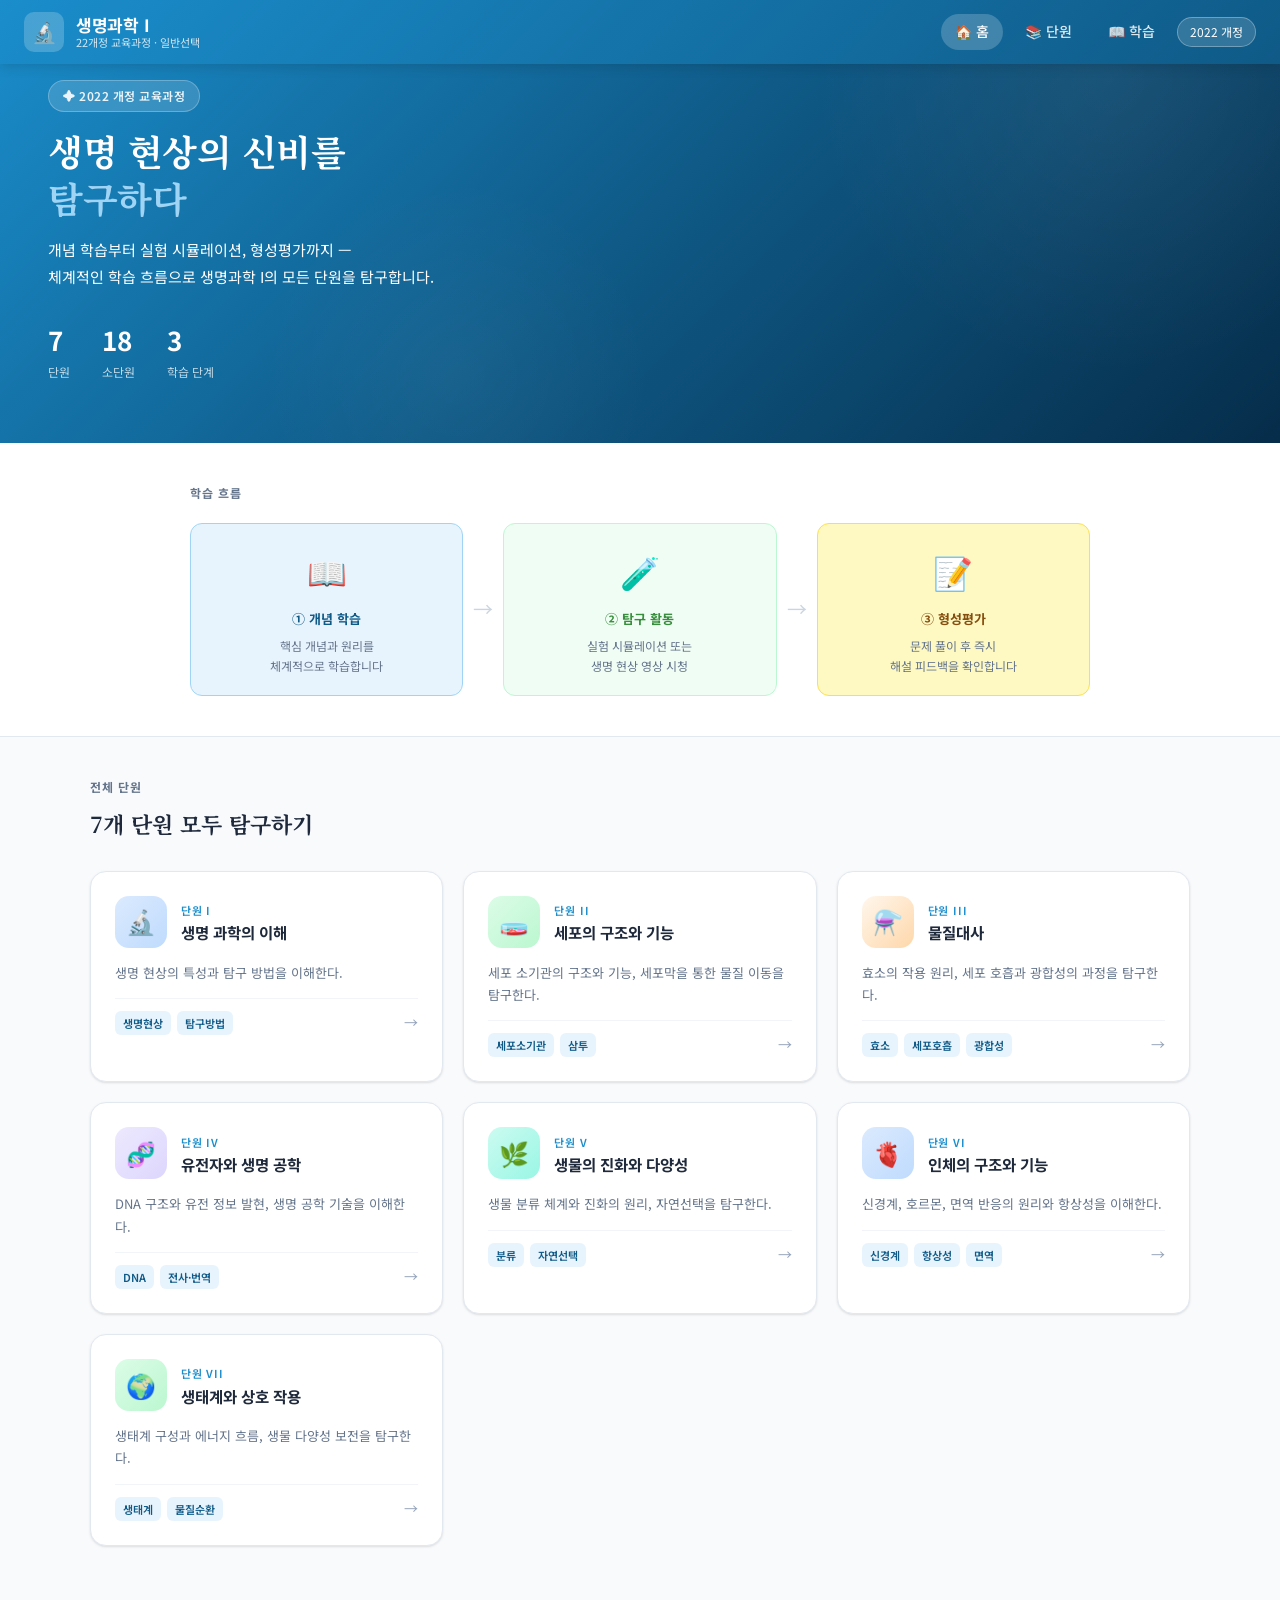
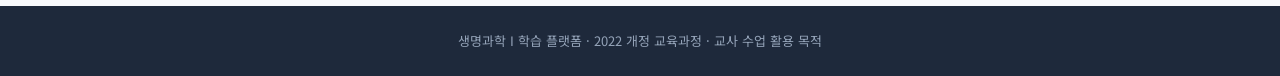
==== index.html @ 327ef95c "feat: 생명과학 I 학습 웹사이트 전체 틀 구축 - 22개정 교육과정 생명과학 I (일반선택) 기반 - 하늘색/흰색 계열 생명과학 테마 디자인 시스템 (CSS 변수) - Not" ====
<!DOCTYPE html>
<html lang="ko">
<head>
  <meta charset="UTF-8" />
  <meta name="viewport" content="width=device-width, initial-scale=1.0" />
  <title>생명과학 I – 22개정 학습 플랫폼</title>
  <link rel="stylesheet" href="assets/css/style.css" />
  <link rel="icon" href="favicon.png" type="image/png" />
</head>
<body>

<!-- ====== 헤더 ====== -->
<header class="site-header">
  <div class="header-inner">
    <a href="index.html" class="header-logo">
      <div class="logo-icon">🔬</div>
      <div class="logo-text">
        <span class="logo-title">생명과학 I</span>
        <span class="logo-sub">22개정 교육과정 · 일반선택</span>
      </div>
    </a>

    <nav class="header-nav">
      <a href="index.html" class="active">🏠 홈</a>
      <a href="pages/units.html">📚 단원</a>
      <a href="pages/lesson.html?lesson=1-1&tab=concept">📖 학습</a>
      <span class="header-badge">2022 개정</span>
    </nav>

    <!-- 모바일 햄버거 -->
    <button id="menu-toggle" class="btn btn-ghost" style="display:none;">☰</button>
  </div>
</header>

<!-- ====== 메인 ====== -->
<main>

  <!-- 히어로 섹션 -->
  <section class="hero-section">
    <div class="hero-content">
      <span class="hero-badge">✦ 2022 개정 교육과정</span>
      <h1 class="hero-title fade-in-up">
        생명 현상의 신비를<br>
        <span>탐구하다</span>
      </h1>
      <p class="hero-desc fade-in-up delay-1">
        개념 학습부터 실험 시뮬레이션, 형성평가까지 —<br>
        체계적인 학습 흐름으로 생명과학 I의 모든 단원을 탐구합니다.
      </p>
      <div class="hero-stats fade-in-up delay-2">
        <div class="hero-stat">
          <span class="stat-num">7</span>
          <span class="stat-label">단원</span>
        </div>
        <div class="hero-stat">
          <span class="stat-num">18</span>
          <span class="stat-label">소단원</span>
        </div>
        <div class="hero-stat">
          <span class="stat-num">3</span>
          <span class="stat-label">학습 단계</span>
        </div>
      </div>
    </div>
  </section>

  <!-- 학습 흐름 안내 -->
  <section style="background:#fff; padding:40px 48px; border-bottom:1px solid var(--gray-200);">
    <div style="max-width:900px; margin:0 auto;">
      <p class="text-gray" style="font-size:12px; font-weight:700; letter-spacing:1px; text-transform:uppercase; margin-bottom:20px;">학습 흐름</p>
      <div style="display:flex; align-items:center; gap:0; flex-wrap:wrap;">

        <div class="flow-step fade-in-up delay-1" style="flex:1; min-width:180px; text-align:center; padding:20px 16px; background:var(--primary-50); border-radius:var(--border-radius); border:1.5px solid var(--primary-200);">
          <div style="font-size:32px; margin-bottom:10px;">📖</div>
          <div style="font-size:13px; font-weight:700; color:var(--primary-700); margin-bottom:6px;">① 개념 학습</div>
          <div style="font-size:12px; color:var(--gray-500); line-height:1.6;">핵심 개념과 원리를<br>체계적으로 학습합니다</div>
        </div>

        <div style="font-size:20px; color:var(--gray-300); padding:0 10px; flex-shrink:0;">→</div>

        <div class="flow-step fade-in-up delay-2" style="flex:1; min-width:180px; text-align:center; padding:20px 16px; background:#f0fdf4; border-radius:var(--border-radius); border:1.5px solid #bbf7d0;">
          <div style="font-size:32px; margin-bottom:10px;">🧪</div>
          <div style="font-size:13px; font-weight:700; color:var(--green-700); margin-bottom:6px;">② 탐구 활동</div>
          <div style="font-size:12px; color:var(--gray-500); line-height:1.6;">실험 시뮬레이션 또는<br>생명 현상 영상 시청</div>
        </div>

        <div style="font-size:20px; color:var(--gray-300); padding:0 10px; flex-shrink:0;">→</div>

        <div class="flow-step fade-in-up delay-3" style="flex:1; min-width:180px; text-align:center; padding:20px 16px; background:#fef9c3; border-radius:var(--border-radius); border:1.5px solid #fde047;">
          <div style="font-size:32px; margin-bottom:10px;">📝</div>
          <div style="font-size:13px; font-weight:700; color:#854d0e; margin-bottom:6px;">③ 형성평가</div>
          <div style="font-size:12px; color:var(--gray-500); line-height:1.6;">문제 풀이 후 즉시<br>해설 피드백을 확인합니다</div>
        </div>

      </div>
    </div>
  </section>

  <!-- 단원 카드 그리드 -->
  <section style="padding:40px 48px 60px;">
    <div style="max-width:1100px; margin:0 auto;">
      <p class="text-gray" style="font-size:12px; font-weight:700; letter-spacing:1px; text-transform:uppercase; margin-bottom:8px;">전체 단원</p>
      <h2 style="font-family:var(--font-serif); font-size:22px; font-weight:700; color:var(--gray-800); margin-bottom:28px;">
        7개 단원 모두 탐구하기
      </h2>

      <div class="units-grid" style="padding:0;">

        <!-- 단원 I -->
        <a href="pages/lesson.html?lesson=1-1&tab=concept" class="unit-card fade-in-up delay-1">
          <div class="unit-card-header">
            <div class="unit-card-icon blue">🔬</div>
            <div class="unit-card-meta">
              <div class="unit-card-num">단원 I</div>
              <div class="unit-card-title">생명 과학의 이해</div>
            </div>
          </div>
          <p class="unit-card-desc">생명 현상의 특성과 탐구 방법을 이해한다.</p>
          <div class="unit-card-footer">
            <div class="unit-card-tags">
              <span class="tag">생명현상</span>
              <span class="tag">탐구방법</span>
            </div>
            <span class="unit-card-arrow">→</span>
          </div>
        </a>

        <!-- 단원 II -->
        <a href="pages/lesson.html?lesson=2-1&tab=concept" class="unit-card fade-in-up delay-2">
          <div class="unit-card-header">
            <div class="unit-card-icon green">🧫</div>
            <div class="unit-card-meta">
              <div class="unit-card-num">단원 II</div>
              <div class="unit-card-title">세포의 구조와 기능</div>
            </div>
          </div>
          <p class="unit-card-desc">세포 소기관의 구조와 기능, 세포막을 통한 물질 이동을 탐구한다.</p>
          <div class="unit-card-footer">
            <div class="unit-card-tags">
              <span class="tag">세포소기관</span>
              <span class="tag">삼투</span>
            </div>
            <span class="unit-card-arrow">→</span>
          </div>
        </a>

        <!-- 단원 III -->
        <a href="pages/lesson.html?lesson=3-1&tab=concept" class="unit-card fade-in-up delay-3">
          <div class="unit-card-header">
            <div class="unit-card-icon orange">⚗️</div>
            <div class="unit-card-meta">
              <div class="unit-card-num">단원 III</div>
              <div class="unit-card-title">물질대사</div>
            </div>
          </div>
          <p class="unit-card-desc">효소의 작용 원리, 세포 호흡과 광합성의 과정을 탐구한다.</p>
          <div class="unit-card-footer">
            <div class="unit-card-tags">
              <span class="tag">효소</span>
              <span class="tag">세포호흡</span>
              <span class="tag">광합성</span>
            </div>
            <span class="unit-card-arrow">→</span>
          </div>
        </a>

        <!-- 단원 IV -->
        <a href="pages/lesson.html?lesson=4-1&tab=concept" class="unit-card fade-in-up delay-1">
          <div class="unit-card-header">
            <div class="unit-card-icon purple">🧬</div>
            <div class="unit-card-meta">
              <div class="unit-card-num">단원 IV</div>
              <div class="unit-card-title">유전자와 생명 공학</div>
            </div>
          </div>
          <p class="unit-card-desc">DNA 구조와 유전 정보 발현, 생명 공학 기술을 이해한다.</p>
          <div class="unit-card-footer">
            <div class="unit-card-tags">
              <span class="tag">DNA</span>
              <span class="tag">전사·번역</span>
            </div>
            <span class="unit-card-arrow">→</span>
          </div>
        </a>

        <!-- 단원 V -->
        <a href="pages/lesson.html?lesson=5-1&tab=concept" class="unit-card fade-in-up delay-2">
          <div class="unit-card-header">
            <div class="unit-card-icon teal">🌿</div>
            <div class="unit-card-meta">
              <div class="unit-card-num">단원 V</div>
              <div class="unit-card-title">생물의 진화와 다양성</div>
            </div>
          </div>
          <p class="unit-card-desc">생물 분류 체계와 진화의 원리, 자연선택을 탐구한다.</p>
          <div class="unit-card-footer">
            <div class="unit-card-tags">
              <span class="tag">분류</span>
              <span class="tag">자연선택</span>
            </div>
            <span class="unit-card-arrow">→</span>
          </div>
        </a>

        <!-- 단원 VI -->
        <a href="pages/lesson.html?lesson=6-1&tab=concept" class="unit-card fade-in-up delay-3">
          <div class="unit-card-header">
            <div class="unit-card-icon blue">🫀</div>
            <div class="unit-card-meta">
              <div class="unit-card-num">단원 VI</div>
              <div class="unit-card-title">인체의 구조와 기능</div>
            </div>
          </div>
          <p class="unit-card-desc">신경계, 호르몬, 면역 반응의 원리와 항상성을 이해한다.</p>
          <div class="unit-card-footer">
            <div class="unit-card-tags">
              <span class="tag">신경계</span>
              <span class="tag">항상성</span>
              <span class="tag">면역</span>
            </div>
            <span class="unit-card-arrow">→</span>
          </div>
        </a>

        <!-- 단원 VII -->
        <a href="pages/lesson.html?lesson=7-1&tab=concept" class="unit-card fade-in-up delay-4">
          <div class="unit-card-header">
            <div class="unit-card-icon green">🌍</div>
            <div class="unit-card-meta">
              <div class="unit-card-num">단원 VII</div>
              <div class="unit-card-title">생태계와 상호 작용</div>
            </div>
          </div>
          <p class="unit-card-desc">생태계 구성과 에너지 흐름, 생물 다양성 보전을 탐구한다.</p>
          <div class="unit-card-footer">
            <div class="unit-card-tags">
              <span class="tag">생태계</span>
              <span class="tag">물질순환</span>
            </div>
            <span class="unit-card-arrow">→</span>
          </div>
        </a>

      </div>
    </div>
  </section>

</main>

<!-- 푸터 -->
<footer style="background:var(--gray-800); color:var(--gray-400); text-align:center; padding:24px; font-size:13px;">
  <p>생명과학 I 학습 플랫폼 · 2022 개정 교육과정 · 교사 수업 활용 목적</p>
</footer>

<script src="assets/js/main.js"></script>
</body>
</html>
---- assets/css/style.css ----
/* ===================================================
   생명과학 학습 웹사이트 - 공통 스타일
   22개정 생명과학 (일반선택)
   =================================================== */

/* Google Fonts - 교과서 느낌의 한국어 폰트 */
@import url('https://fonts.googleapis.com/css2?family=Noto+Sans+KR:wght@300;400;500;600;700&family=Noto+Serif+KR:wght@400;600;700&display=swap');

/* ===================================================
   CSS 변수 (색상 팔레트)
   =================================================== */
:root {
  /* 메인 컬러 - 생명과학 하늘색 계열 */
  --primary-50:  #e8f4fd;
  --primary-100: #c8e6f9;
  --primary-200: #a0d4f5;
  --primary-300: #6dbeed;
  --primary-400: #3aa5e1;
  --primary-500: #1a8dcb;  /* 메인 */
  --primary-600: #1472a8;
  --primary-700: #0f5a87;
  --primary-800: #0a4268;
  --primary-900: #062d4a;

  /* 보조 컬러 - 생명(초록) */
  --green-100: #e8f5e9;
  --green-300: #81c784;
  --green-500: #4caf50;
  --green-700: #388e3c;

  /* 중립 컬러 */
  --gray-50:  #f8fafc;
  --gray-100: #f1f5f9;
  --gray-200: #e2e8f0;
  --gray-300: #cbd5e1;
  --gray-400: #94a3b8;
  --gray-500: #64748b;
  --gray-600: #475569;
  --gray-700: #334155;
  --gray-800: #1e293b;
  --gray-900: #0f172a;

  /* 상태 컬러 */
  --correct:  #22c55e;
  --wrong:    #ef4444;
  --warning:  #f59e0b;
  --info:     #3b82f6;

  /* 타이포그래피 */
  --font-sans: 'Noto Sans KR', 'Apple SD Gothic Neo', 'Malgun Gothic', sans-serif;
  --font-serif: 'Noto Serif KR', 'Batang', serif;

  /* 레이아웃 */
  --sidebar-width: 280px;
  --header-height: 64px;
  --border-radius: 12px;
  --border-radius-sm: 8px;
  --border-radius-lg: 16px;

  /* 그림자 */
  --shadow-sm: 0 1px 3px rgba(0,0,0,0.08), 0 1px 2px rgba(0,0,0,0.05);
  --shadow-md: 0 4px 12px rgba(0,0,0,0.10), 0 2px 6px rgba(0,0,0,0.06);
  --shadow-lg: 0 10px 30px rgba(0,0,0,0.12), 0 4px 12px rgba(0,0,0,0.08);
  --shadow-blue: 0 4px 20px rgba(26,141,203,0.20);

  /* 전환 */
  --transition: all 0.25s ease;
}

/* ===================================================
   리셋 & 기본
   =================================================== */
*, *::before, *::after {
  box-sizing: border-box;
  margin: 0;
  padding: 0;
}

html {
  scroll-behavior: smooth;
  font-size: 16px;
}

body {
  font-family: var(--font-sans);
  background-color: var(--gray-50);
  color: var(--gray-800);
  line-height: 1.7;
  min-height: 100vh;
}

a {
  text-decoration: none;
  color: inherit;
  transition: var(--transition);
}

ul, ol {
  list-style: none;
}

img {
  max-width: 100%;
  display: block;
}

button {
  cursor: pointer;
  border: none;
  background: none;
  font-family: var(--font-sans);
}

/* ===================================================
   공통 레이아웃
   =================================================== */

/* 앱 래퍼 */
.app-wrapper {
  display: flex;
  flex-direction: column;
  min-height: 100vh;
}

/* 콘텐츠 영역 (사이드바 + 메인) */
.content-area {
  display: flex;
  flex: 1;
  padding-top: var(--header-height);
}

/* 메인 콘텐츠 */
.main-content {
  flex: 1;
  margin-left: var(--sidebar-width);
  min-height: calc(100vh - var(--header-height));
  background: var(--gray-50);
}

/* 컨테이너 */
.container {
  max-width: 1100px;
  margin: 0 auto;
  padding: 0 24px;
}

.page-padding {
  padding: 40px 48px;
}

/* ===================================================
   헤더 (상단 고정)
   =================================================== */
.site-header {
  position: fixed;
  top: 0;
  left: 0;
  right: 0;
  height: var(--header-height);
  background: linear-gradient(135deg, #1a8dcb 0%, #0f5a87 100%);
  display: flex;
  align-items: center;
  z-index: 1000;
  box-shadow: 0 2px 12px rgba(0,0,0,0.15);
}

.header-inner {
  display: flex;
  align-items: center;
  justify-content: space-between;
  width: 100%;
  padding: 0 24px;
}

.header-logo {
  display: flex;
  align-items: center;
  gap: 12px;
  color: #fff;
}

.header-logo .logo-icon {
  width: 40px;
  height: 40px;
  background: rgba(255,255,255,0.2);
  border-radius: 10px;
  display: flex;
  align-items: center;
  justify-content: center;
  font-size: 20px;
}

.header-logo .logo-text {
  display: flex;
  flex-direction: column;
  line-height: 1.2;
}

.header-logo .logo-title {
  font-size: 17px;
  font-weight: 700;
  letter-spacing: -0.3px;
}

.header-logo .logo-sub {
  font-size: 11px;
  opacity: 0.8;
  font-weight: 400;
}

.header-nav {
  display: flex;
  align-items: center;
  gap: 8px;
}

.header-nav a {
  color: rgba(255,255,255,0.85);
  font-size: 14px;
  font-weight: 500;
  padding: 6px 14px;
  border-radius: 20px;
  transition: var(--transition);
}

.header-nav a:hover,
.header-nav a.active {
  color: #fff;
  background: rgba(255,255,255,0.2);
}

.header-badge {
  background: rgba(255,255,255,0.15);
  color: #fff;
  font-size: 12px;
  padding: 4px 12px;
  border-radius: 20px;
  border: 1px solid rgba(255,255,255,0.3);
}

/* ===================================================
   사이드바
   =================================================== */
.sidebar {
  position: fixed;
  top: var(--header-height);
  left: 0;
  width: var(--sidebar-width);
  height: calc(100vh - var(--header-height));
  background: #fff;
  border-right: 1px solid var(--gray-200);
  overflow-y: auto;
  z-index: 900;
  display: flex;
  flex-direction: column;
}

.sidebar::-webkit-scrollbar {
  width: 4px;
}
.sidebar::-webkit-scrollbar-track {
  background: transparent;
}
.sidebar::-webkit-scrollbar-thumb {
  background: var(--gray-300);
  border-radius: 4px;
}

.sidebar-header {
  padding: 20px 20px 12px;
  border-bottom: 1px solid var(--gray-100);
}

.sidebar-header h3 {
  font-size: 12px;
  font-weight: 600;
  color: var(--gray-400);
  text-transform: uppercase;
  letter-spacing: 0.8px;
}

/* 단원 네비게이션 */
.unit-nav {
  padding: 12px 0;
  flex: 1;
}

.unit-item {
  margin-bottom: 2px;
}

.unit-title {
  display: flex;
  align-items: center;
  justify-content: space-between;
  padding: 10px 20px;
  font-size: 13.5px;
  font-weight: 600;
  color: var(--gray-700);
  cursor: pointer;
  border-radius: 0;
  transition: var(--transition);
  position: relative;
}

.unit-title:hover {
  background: var(--primary-50);
  color: var(--primary-600);
}

.unit-title.active {
  background: var(--primary-50);
  color: var(--primary-600);
}

.unit-title .unit-num {
  display: inline-flex;
  align-items: center;
  justify-content: center;
  width: 22px;
  height: 22px;
  background: var(--primary-500);
  color: #fff;
  border-radius: 6px;
  font-size: 11px;
  font-weight: 700;
  margin-right: 8px;
  flex-shrink: 0;
}

.unit-title .unit-num.roman {
  font-size: 10px;
}

.unit-title .chevron {
  font-size: 11px;
  color: var(--gray-400);
  transition: transform 0.2s ease;
}

.unit-title.open .chevron {
  transform: rotate(180deg);
}

/* 단원 하위 메뉴 (소단원) */
.lesson-list {
  display: none;
  background: var(--gray-50);
  border-top: 1px solid var(--gray-100);
  border-bottom: 1px solid var(--gray-100);
  padding: 6px 0;
}

.lesson-list.open {
  display: block;
}

.lesson-item {
  display: flex;
  align-items: center;
  gap: 10px;
  padding: 8px 20px 8px 44px;
  font-size: 13px;
  color: var(--gray-600);
  cursor: pointer;
  transition: var(--transition);
  border-radius: 0;
}

.lesson-item:hover {
  background: var(--primary-50);
  color: var(--primary-600);
}

.lesson-item.active {
  color: var(--primary-600);
  font-weight: 600;
  background: rgba(26,141,203,0.08);
}

.lesson-item .lesson-dot {
  width: 6px;
  height: 6px;
  border-radius: 50%;
  background: var(--gray-300);
  flex-shrink: 0;
}

.lesson-item.active .lesson-dot,
.lesson-item:hover .lesson-dot {
  background: var(--primary-500);
}

/* 진도 표시 */
.progress-badge {
  margin-left: auto;
  font-size: 10px;
  padding: 2px 6px;
  border-radius: 10px;
  background: var(--green-100);
  color: var(--green-700);
  font-weight: 600;
}

/* 사이드바 하단 진도 요약 */
.sidebar-footer {
  padding: 16px 20px;
  border-top: 1px solid var(--gray-200);
  background: var(--gray-50);
}

.progress-summary {
  margin-bottom: 8px;
}

.progress-summary .progress-label {
  display: flex;
  justify-content: space-between;
  font-size: 12px;
  color: var(--gray-500);
  margin-bottom: 6px;
}

.progress-bar-wrap {
  height: 6px;
  background: var(--gray-200);
  border-radius: 6px;
  overflow: hidden;
}

.progress-bar-fill {
  height: 100%;
  background: linear-gradient(90deg, var(--primary-400), var(--primary-600));
  border-radius: 6px;
  transition: width 0.5s ease;
}

/* ===================================================
   탭 (개념 / 시뮬레이션 / 형성평가)
   =================================================== */
.lesson-tabs {
  display: flex;
  align-items: center;
  gap: 4px;
  padding: 20px 48px 0;
  border-bottom: 2px solid var(--gray-200);
  background: #fff;
  position: sticky;
  top: var(--header-height);
  z-index: 100;
  box-shadow: var(--shadow-sm);
}

.tab-btn {
  display: flex;
  align-items: center;
  gap: 8px;
  padding: 12px 24px;
  font-size: 14.5px;
  font-weight: 600;
  color: var(--gray-500);
  border-bottom: 3px solid transparent;
  margin-bottom: -2px;
  transition: var(--transition);
  border-radius: 4px 4px 0 0;
}

.tab-btn:hover {
  color: var(--primary-500);
  background: var(--primary-50);
}

.tab-btn.active {
  color: var(--primary-600);
  border-bottom-color: var(--primary-500);
  background: var(--primary-50);
}

.tab-btn .tab-icon {
  font-size: 16px;
}

.tab-btn .tab-badge {
  background: var(--primary-100);
  color: var(--primary-700);
  font-size: 11px;
  padding: 1px 7px;
  border-radius: 10px;
  font-weight: 700;
}

/* ===================================================
   개념 섹션
   =================================================== */
.concept-section {
  padding: 40px 48px;
}

/* 섹션 제목 */
.section-title {
  font-family: var(--font-serif);
  font-size: 22px;
  font-weight: 700;
  color: var(--gray-800);
  margin-bottom: 6px;
  display: flex;
  align-items: center;
  gap: 10px;
}

.section-title .title-accent {
  display: inline-block;
  width: 4px;
  height: 26px;
  background: var(--primary-500);
  border-radius: 2px;
}

.section-subtitle {
  font-size: 14px;
  color: var(--gray-500);
  margin-bottom: 32px;
}

/* 개념 카드 */
.concept-card {
  background: #fff;
  border-radius: var(--border-radius);
  border: 1px solid var(--gray-200);
  box-shadow: var(--shadow-sm);
  padding: 28px 32px;
  margin-bottom: 20px;
  transition: var(--transition);
}

.concept-card:hover {
  box-shadow: var(--shadow-md);
  border-color: var(--primary-200);
}

.concept-card-header {
  display: flex;
  align-items: center;
  gap: 12px;
  margin-bottom: 16px;
  padding-bottom: 14px;
  border-bottom: 1px solid var(--gray-100);
}

.concept-card-icon {
  width: 40px;
  height: 40px;
  background: linear-gradient(135deg, var(--primary-100), var(--primary-200));
  border-radius: 10px;
  display: flex;
  align-items: center;
  justify-content: center;
  font-size: 18px;
  flex-shrink: 0;
}

.concept-card-title {
  font-size: 16px;
  font-weight: 700;
  color: var(--gray-800);
}

.concept-card-body {
  font-size: 14.5px;
  color: var(--gray-700);
  line-height: 1.8;
}

/* 핵심 개념 강조 박스 */
.key-concept-box {
  background: linear-gradient(135deg, var(--primary-50) 0%, #e8f4fd 100%);
  border: 1.5px solid var(--primary-200);
  border-radius: var(--border-radius);
  padding: 20px 24px;
  margin: 20px 0;
  position: relative;
}

.key-concept-box::before {
  content: '핵심 개념';
  position: absolute;
  top: -11px;
  left: 16px;
  background: var(--primary-500);
  color: #fff;
  font-size: 11px;
  font-weight: 700;
  padding: 2px 10px;
  border-radius: 10px;
  letter-spacing: 0.5px;
}

/* 보충 설명 박스 */
.tip-box {
  background: linear-gradient(135deg, #fffbeb, #fef3c7);
  border: 1.5px solid #fcd34d;
  border-radius: var(--border-radius);
  padding: 16px 20px;
  margin: 16px 0;
  display: flex;
  gap: 12px;
}

.tip-box .tip-icon {
  font-size: 20px;
  flex-shrink: 0;
  margin-top: 2px;
}

.tip-box p {
  font-size: 13.5px;
  color: #92400e;
  line-height: 1.7;
}

/* 용어 정의 테이블 */
.term-table {
  width: 100%;
  border-collapse: collapse;
  margin: 20px 0;
  font-size: 14px;
}

.term-table thead tr {
  background: var(--primary-500);
  color: #fff;
}

.term-table thead th {
  padding: 12px 16px;
  text-align: left;
  font-weight: 600;
  font-size: 13px;
}

.term-table tbody tr {
  border-bottom: 1px solid var(--gray-200);
  transition: var(--transition);
}

.term-table tbody tr:hover {
  background: var(--primary-50);
}

.term-table tbody td {
  padding: 12px 16px;
  color: var(--gray-700);
  line-height: 1.6;
}

.term-table tbody td:first-child {
  font-weight: 600;
  color: var(--primary-700);
}

/* ===================================================
   시뮬레이션 / 영상 섹션
   =================================================== */
.simulation-section {
  padding: 40px 48px;
}

.simulation-card {
  background: #fff;
  border-radius: var(--border-radius-lg);
  border: 1px solid var(--gray-200);
  box-shadow: var(--shadow-md);
  overflow: hidden;
  margin-bottom: 24px;
}

.simulation-header {
  padding: 20px 28px;
  background: linear-gradient(135deg, var(--primary-600), var(--primary-800));
  color: #fff;
}

.simulation-header h3 {
  font-size: 16px;
  font-weight: 700;
  margin-bottom: 4px;
}

.simulation-header p {
  font-size: 13px;
  opacity: 0.85;
}

.simulation-body {
  padding: 28px;
}

/* 영상 플레이스홀더 */
.video-placeholder {
  background: linear-gradient(135deg, var(--gray-800), var(--gray-900));
  border-radius: var(--border-radius);
  aspect-ratio: 16/9;
  display: flex;
  flex-direction: column;
  align-items: center;
  justify-content: center;
  color: #fff;
  gap: 12px;
  position: relative;
  overflow: hidden;
  cursor: pointer;
  transition: var(--transition);
}

.video-placeholder::before {
  content: '';
  position: absolute;
  inset: 0;
  background: radial-gradient(ellipse at center, rgba(26,141,203,0.3) 0%, transparent 70%);
}

.video-placeholder:hover {
  transform: scale(1.01);
}

.video-placeholder .play-btn {
  width: 64px;
  height: 64px;
  background: rgba(255,255,255,0.9);
  border-radius: 50%;
  display: flex;
  align-items: center;
  justify-content: center;
  font-size: 24px;
  color: var(--primary-600);
  box-shadow: 0 4px 20px rgba(0,0,0,0.3);
  transition: var(--transition);
  z-index: 1;
}

.video-placeholder:hover .play-btn {
  transform: scale(1.1);
  background: #fff;
}

.video-placeholder .video-label {
  font-size: 14px;
  font-weight: 600;
  z-index: 1;
}

.video-placeholder .video-sub {
  font-size: 12px;
  opacity: 0.7;
  z-index: 1;
}

/* 시뮬레이션 인터랙션 영역 */
.sim-interact {
  background: var(--gray-50);
  border-radius: var(--border-radius);
  padding: 24px;
  border: 1px solid var(--gray-200);
}

.sim-interact-title {
  font-size: 14px;
  font-weight: 700;
  color: var(--gray-700);
  margin-bottom: 16px;
  display: flex;
  align-items: center;
  gap: 8px;
}

/* 입력 그룹 */
.input-group {
  display: grid;
  grid-template-columns: repeat(auto-fit, minmax(200px, 1fr));
  gap: 16px;
  margin-bottom: 20px;
}

.input-field {
  display: flex;
  flex-direction: column;
  gap: 6px;
}

.input-field label {
  font-size: 12.5px;
  font-weight: 600;
  color: var(--gray-600);
}

.input-field input,
.input-field select {
  padding: 10px 14px;
  border: 1.5px solid var(--gray-300);
  border-radius: var(--border-radius-sm);
  font-family: var(--font-sans);
  font-size: 14px;
  color: var(--gray-800);
  background: #fff;
  transition: var(--transition);
  outline: none;
}

.input-field input:focus,
.input-field select:focus {
  border-color: var(--primary-400);
  box-shadow: 0 0 0 3px rgba(26,141,203,0.12);
}

/* 슬라이더 */
.slider-group {
  display: flex;
  flex-direction: column;
  gap: 6px;
  margin-bottom: 16px;
}

.slider-label {
  display: flex;
  justify-content: space-between;
  font-size: 12.5px;
  font-weight: 600;
  color: var(--gray-600);
}

.slider-value {
  color: var(--primary-600);
}

input[type="range"] {
  -webkit-appearance: none;
  appearance: none;
  width: 100%;
  height: 6px;
  background: var(--gray-200);
  border-radius: 6px;
  outline: none;
  cursor: pointer;
}

input[type="range"]::-webkit-slider-thumb {
  -webkit-appearance: none;
  appearance: none;
  width: 18px;
  height: 18px;
  background: var(--primary-500);
  border-radius: 50%;
  box-shadow: 0 2px 6px rgba(26,141,203,0.3);
  transition: var(--transition);
}

input[type="range"]::-webkit-slider-thumb:hover {
  background: var(--primary-600);
  transform: scale(1.2);
}

/* 버튼 */
.btn {
  display: inline-flex;
  align-items: center;
  gap: 8px;
  padding: 10px 22px;
  border-radius: var(--border-radius-sm);
  font-family: var(--font-sans);
  font-size: 14px;
  font-weight: 600;
  transition: var(--transition);
  cursor: pointer;
  border: none;
}

.btn-primary {
  background: linear-gradient(135deg, var(--primary-500), var(--primary-700));
  color: #fff;
  box-shadow: var(--shadow-blue);
}

.btn-primary:hover {
  background: linear-gradient(135deg, var(--primary-600), var(--primary-800));
  transform: translateY(-1px);
  box-shadow: 0 6px 24px rgba(26,141,203,0.30);
}

.btn-secondary {
  background: #fff;
  color: var(--primary-600);
  border: 1.5px solid var(--primary-300);
}

.btn-secondary:hover {
  background: var(--primary-50);
  border-color: var(--primary-400);
}

.btn-success {
  background: linear-gradient(135deg, var(--green-500), var(--green-700));
  color: #fff;
}

.btn-success:hover {
  opacity: 0.9;
  transform: translateY(-1px);
}

.btn-ghost {
  background: transparent;
  color: var(--gray-600);
  padding: 8px 16px;
}

.btn-ghost:hover {
  background: var(--gray-100);
  color: var(--gray-800);
}

.btn-group {
  display: flex;
  gap: 10px;
  flex-wrap: wrap;
}

/* 결과 표시 영역 */
.result-area {
  background: #fff;
  border: 1.5px solid var(--primary-200);
  border-radius: var(--border-radius);
  padding: 20px 24px;
  margin-top: 16px;
  min-height: 80px;
  display: flex;
  align-items: center;
  justify-content: center;
  color: var(--gray-400);
  font-size: 14px;
}

.result-area.has-result {
  align-items: flex-start;
  justify-content: flex-start;
  color: var(--gray-800);
}

/* ===================================================
   형성평가 섹션
   =================================================== */
.quiz-section {
  padding: 40px 48px;
}

.quiz-header {
  background: linear-gradient(135deg, var(--primary-600), var(--primary-800));
  border-radius: var(--border-radius-lg);
  padding: 28px 32px;
  color: #fff;
  margin-bottom: 28px;
  position: relative;
  overflow: hidden;
}

.quiz-header::after {
  content: '📝';
  position: absolute;
  right: 32px;
  top: 50%;
  transform: translateY(-50%);
  font-size: 64px;
  opacity: 0.2;
}

.quiz-header h2 {
  font-size: 20px;
  font-weight: 700;
  margin-bottom: 6px;
}

.quiz-header p {
  font-size: 14px;
  opacity: 0.85;
}

.quiz-meta {
  display: flex;
  gap: 20px;
  margin-top: 14px;
}

.quiz-meta-item {
  display: flex;
  align-items: center;
  gap: 6px;
  font-size: 13px;
  background: rgba(255,255,255,0.15);
  padding: 4px 12px;
  border-radius: 20px;
}

/* 문제 카드 */
.question-card {
  background: #fff;
  border-radius: var(--border-radius);
  border: 1.5px solid var(--gray-200);
  box-shadow: var(--shadow-sm);
  padding: 28px 32px;
  margin-bottom: 20px;
  transition: var(--transition);
}

.question-card:hover {
  box-shadow: var(--shadow-md);
}

.question-number {
  display: inline-flex;
  align-items: center;
  justify-content: center;
  width: 30px;
  height: 30px;
  background: var(--primary-500);
  color: #fff;
  border-radius: 8px;
  font-size: 13px;
  font-weight: 700;
  margin-bottom: 12px;
}

.question-text {
  font-size: 15px;
  font-weight: 600;
  color: var(--gray-800);
  line-height: 1.7;
  margin-bottom: 20px;
}

/* 보기 선택지 */
.choices-list {
  display: flex;
  flex-direction: column;
  gap: 10px;
}

.choice-item {
  display: flex;
  align-items: flex-start;
  gap: 12px;
  padding: 13px 18px;
  border: 1.5px solid var(--gray-200);
  border-radius: var(--border-radius-sm);
  cursor: pointer;
  transition: var(--transition);
  font-size: 14px;
  color: var(--gray-700);
  background: var(--gray-50);
}

.choice-item:hover {
  border-color: var(--primary-300);
  background: var(--primary-50);
  color: var(--primary-700);
}

.choice-item.selected {
  border-color: var(--primary-400);
  background: var(--primary-50);
  color: var(--primary-700);
}

.choice-item.correct {
  border-color: var(--correct);
  background: rgba(34,197,94,0.08);
  color: #166534;
}

.choice-item.wrong {
  border-color: var(--wrong);
  background: rgba(239,68,68,0.08);
  color: #991b1b;
}

.choice-num {
  display: inline-flex;
  align-items: center;
  justify-content: center;
  width: 24px;
  height: 24px;
  border-radius: 50%;
  background: var(--gray-200);
  color: var(--gray-600);
  font-size: 12px;
  font-weight: 700;
  flex-shrink: 0;
  transition: var(--transition);
}

.choice-item.selected .choice-num {
  background: var(--primary-500);
  color: #fff;
}

.choice-item.correct .choice-num {
  background: var(--correct);
  color: #fff;
}

.choice-item.wrong .choice-num {
  background: var(--wrong);
  color: #fff;
}

/* 해설 피드백 박스 */
.feedback-box {
  margin-top: 16px;
  border-radius: var(--border-radius);
  overflow: hidden;
  display: none;
}

.feedback-box.visible {
  display: block;
}

.feedback-box.correct-feedback {
  border: 1.5px solid var(--correct);
}

.feedback-box.wrong-feedback {
  border: 1.5px solid var(--wrong);
}

.feedback-header {
  display: flex;
  align-items: center;
  gap: 8px;
  padding: 12px 18px;
  font-size: 13.5px;
  font-weight: 700;
}

.feedback-box.correct-feedback .feedback-header {
  background: rgba(34,197,94,0.12);
  color: #166534;
}

.feedback-box.wrong-feedback .feedback-header {
  background: rgba(239,68,68,0.10);
  color: #991b1b;
}

.feedback-body {
  padding: 14px 18px;
  background: #fff;
  font-size: 13.5px;
  color: var(--gray-700);
  line-height: 1.8;
}

.feedback-body strong {
  color: var(--primary-700);
}

/* 점수 결과 패널 */
.score-panel {
  background: #fff;
  border-radius: var(--border-radius-lg);
  border: 1px solid var(--gray-200);
  box-shadow: var(--shadow-md);
  padding: 40px;
  text-align: center;
  display: none;
}

.score-panel.visible {
  display: block;
}

.score-circle {
  width: 120px;
  height: 120px;
  border-radius: 50%;
  background: linear-gradient(135deg, var(--primary-500), var(--primary-700));
  display: flex;
  flex-direction: column;
  align-items: center;
  justify-content: center;
  color: #fff;
  margin: 0 auto 20px;
  box-shadow: var(--shadow-blue);
}

.score-circle .score-num {
  font-size: 32px;
  font-weight: 700;
  line-height: 1;
}

.score-circle .score-total {
  font-size: 13px;
  opacity: 0.8;
}

.score-panel h3 {
  font-size: 20px;
  font-weight: 700;
  color: var(--gray-800);
  margin-bottom: 8px;
}

.score-panel p {
  font-size: 14px;
  color: var(--gray-500);
  margin-bottom: 24px;
}

.score-breakdown {
  display: flex;
  justify-content: center;
  gap: 24px;
  margin-bottom: 28px;
}

.score-item {
  display: flex;
  flex-direction: column;
  align-items: center;
  gap: 4px;
}

.score-item .score-count {
  font-size: 24px;
  font-weight: 700;
}

.score-item.correct-count .score-count { color: var(--correct); }
.score-item.wrong-count .score-count { color: var(--wrong); }

.score-item .score-label {
  font-size: 12px;
  color: var(--gray-500);
}

/* ===================================================
   메인(홈) 페이지
   =================================================== */
.hero-section {
  background: linear-gradient(135deg, #1a8dcb 0%, #0f5a87 50%, #062d4a 100%);
  padding: 80px 48px 60px;
  color: #fff;
  position: relative;
  overflow: hidden;
}

.hero-section::before {
  content: '';
  position: absolute;
  top: -50%;
  right: -10%;
  width: 600px;
  height: 600px;
  background: radial-gradient(circle, rgba(255,255,255,0.06) 0%, transparent 70%);
  border-radius: 50%;
}

.hero-section::after {
  content: '';
  position: absolute;
  bottom: -30%;
  left: 20%;
  width: 400px;
  height: 400px;
  background: radial-gradient(circle, rgba(255,255,255,0.04) 0%, transparent 70%);
  border-radius: 50%;
}

.hero-content {
  position: relative;
  z-index: 1;
  max-width: 600px;
}

.hero-badge {
  display: inline-block;
  background: rgba(255,255,255,0.15);
  border: 1px solid rgba(255,255,255,0.25);
  color: rgba(255,255,255,0.9);
  font-size: 12px;
  font-weight: 600;
  padding: 5px 14px;
  border-radius: 20px;
  margin-bottom: 16px;
  letter-spacing: 0.5px;
}

.hero-title {
  font-family: var(--font-serif);
  font-size: 36px;
  font-weight: 700;
  line-height: 1.3;
  margin-bottom: 14px;
  letter-spacing: -0.5px;
}

.hero-title span {
  color: #a0d4f5;
}

.hero-desc {
  font-size: 15px;
  opacity: 0.85;
  line-height: 1.8;
  margin-bottom: 28px;
  max-width: 480px;
}

.hero-stats {
  display: flex;
  gap: 32px;
}

.hero-stat {
  display: flex;
  flex-direction: column;
}

.hero-stat .stat-num {
  font-size: 26px;
  font-weight: 700;
}

.hero-stat .stat-label {
  font-size: 12px;
  opacity: 0.75;
}

/* 단원 그리드 (메인 페이지) */
.units-grid {
  display: grid;
  grid-template-columns: repeat(auto-fill, minmax(280px, 1fr));
  gap: 20px;
  padding: 40px 48px;
}

.unit-card {
  background: #fff;
  border-radius: var(--border-radius-lg);
  border: 1.5px solid var(--gray-200);
  padding: 24px;
  cursor: pointer;
  transition: var(--transition);
  display: flex;
  flex-direction: column;
  gap: 14px;
  box-shadow: var(--shadow-sm);
}

.unit-card:hover {
  border-color: var(--primary-300);
  box-shadow: var(--shadow-blue);
  transform: translateY(-3px);
}

.unit-card-icon {
  width: 52px;
  height: 52px;
  border-radius: 14px;
  display: flex;
  align-items: center;
  justify-content: center;
  font-size: 24px;
}

.unit-card-icon.blue   { background: linear-gradient(135deg, #dbeafe, #bfdbfe); }
.unit-card-icon.green  { background: linear-gradient(135deg, #dcfce7, #bbf7d0); }
.unit-card-icon.purple { background: linear-gradient(135deg, #ede9fe, #ddd6fe); }
.unit-card-icon.orange { background: linear-gradient(135deg, #fff7ed, #fed7aa); }
.unit-card-icon.teal   { background: linear-gradient(135deg, #ccfbf1, #99f6e4); }

.unit-card-header {
  display: flex;
  align-items: center;
  gap: 14px;
}

.unit-card-meta {
  flex: 1;
}

.unit-card-num {
  font-size: 11px;
  font-weight: 600;
  color: var(--primary-500);
  text-transform: uppercase;
  letter-spacing: 0.8px;
  margin-bottom: 3px;
}

.unit-card-title {
  font-size: 15.5px;
  font-weight: 700;
  color: var(--gray-800);
  line-height: 1.3;
}

.unit-card-desc {
  font-size: 13px;
  color: var(--gray-500);
  line-height: 1.7;
}

.unit-card-footer {
  display: flex;
  align-items: center;
  justify-content: space-between;
  padding-top: 12px;
  border-top: 1px solid var(--gray-100);
}

.unit-card-tags {
  display: flex;
  gap: 6px;
  flex-wrap: wrap;
}

.tag {
  font-size: 11px;
  padding: 3px 8px;
  border-radius: 6px;
  background: var(--primary-50);
  color: var(--primary-700);
  font-weight: 600;
}

.unit-card-arrow {
  font-size: 14px;
  color: var(--gray-400);
  transition: var(--transition);
}

.unit-card:hover .unit-card-arrow {
  color: var(--primary-500);
  transform: translateX(4px);
}

/* ===================================================
   빵부스러기 (Breadcrumb)
   =================================================== */
.breadcrumb {
  display: flex;
  align-items: center;
  gap: 6px;
  padding: 14px 48px;
  background: #fff;
  border-bottom: 1px solid var(--gray-200);
  font-size: 13px;
  color: var(--gray-400);
}

.breadcrumb a {
  color: var(--primary-500);
  font-weight: 500;
}

.breadcrumb a:hover {
  color: var(--primary-700);
}

.breadcrumb .sep {
  font-size: 11px;
}

/* ===================================================
   페이지 헤더 (단원 상단)
   =================================================== */
.lesson-page-header {
  background: linear-gradient(135deg, var(--primary-50), #fff);
  padding: 28px 48px 20px;
  border-bottom: 1px solid var(--gray-200);
}

.lesson-page-header .unit-tag {
  font-size: 12px;
  font-weight: 600;
  color: var(--primary-600);
  background: var(--primary-100);
  padding: 3px 10px;
  border-radius: 10px;
  display: inline-block;
  margin-bottom: 8px;
}

.lesson-page-header h1 {
  font-family: var(--font-serif);
  font-size: 26px;
  font-weight: 700;
  color: var(--gray-900);
  margin-bottom: 6px;
  letter-spacing: -0.3px;
}

.lesson-page-header p {
  font-size: 14px;
  color: var(--gray-500);
}

/* 학습 목표 */
.learning-goals {
  background: #fff;
  border-radius: var(--border-radius);
  border: 1px solid var(--primary-200);
  padding: 20px 24px;
  margin-bottom: 28px;
}

.learning-goals-title {
  font-size: 13px;
  font-weight: 700;
  color: var(--primary-600);
  margin-bottom: 12px;
  display: flex;
  align-items: center;
  gap: 6px;
}

.learning-goals ul {
  list-style: none;
  display: flex;
  flex-direction: column;
  gap: 8px;
}

.learning-goals ul li {
  display: flex;
  align-items: flex-start;
  gap: 8px;
  font-size: 13.5px;
  color: var(--gray-700);
}

.learning-goals ul li::before {
  content: '✓';
  color: var(--primary-500);
  font-weight: 700;
  flex-shrink: 0;
  margin-top: 1px;
}

/* ===================================================
   반응형 (태블릿 / 모바일)
   =================================================== */
@media (max-width: 1024px) {
  :root {
    --sidebar-width: 240px;
  }
  .page-padding, .concept-section,
  .simulation-section, .quiz-section { padding: 28px 32px; }
  .lesson-tabs { padding: 16px 32px 0; }
  .breadcrumb, .lesson-page-header { padding-left: 32px; padding-right: 32px; }
  .units-grid, .hero-section { padding-left: 32px; padding-right: 32px; }
}

@media (max-width: 768px) {
  .sidebar {
    transform: translateX(-100%);
    transition: transform 0.3s ease;
    z-index: 950;
  }
  .sidebar.open { transform: translateX(0); }
  .main-content { margin-left: 0; }
  .hero-title { font-size: 26px; }
  .units-grid { grid-template-columns: 1fr; }
  .lesson-tabs { flex-wrap: nowrap; overflow-x: auto; }
  .tab-btn { white-space: nowrap; }
  .page-padding, .concept-section,
  .simulation-section, .quiz-section { padding: 20px 20px; }
  .breadcrumb, .lesson-page-header { padding-left: 20px; padding-right: 20px; }
  .units-grid, .hero-section { padding-left: 20px; padding-right: 20px; }
}

/* ===================================================
   애니메이션
   =================================================== */
@keyframes fadeInUp {
  from { opacity: 0; transform: translateY(16px); }
  to   { opacity: 1; transform: translateY(0); }
}

@keyframes fadeIn {
  from { opacity: 0; }
  to   { opacity: 1; }
}

@keyframes pulse {
  0%, 100% { opacity: 1; }
  50%       { opacity: 0.6; }
}

.fade-in-up {
  animation: fadeInUp 0.4s ease forwards;
}

.fade-in {
  animation: fadeIn 0.3s ease forwards;
}

/* 딜레이 */
.delay-1 { animation-delay: 0.1s; }
.delay-2 { animation-delay: 0.2s; }
.delay-3 { animation-delay: 0.3s; }
.delay-4 { animation-delay: 0.4s; }

/* ===================================================
   유틸리티
   =================================================== */
.text-center { text-align: center; }
.text-primary { color: var(--primary-600); }
.text-gray { color: var(--gray-500); }
.font-bold { font-weight: 700; }
.mt-8  { margin-top: 8px; }
.mt-16 { margin-top: 16px; }
.mt-24 { margin-top: 24px; }
.mb-8  { margin-bottom: 8px; }
.mb-16 { margin-bottom: 16px; }
.mb-24 { margin-bottom: 24px; }
.flex  { display: flex; }
.flex-center { display: flex; align-items: center; justify-content: center; }
.gap-8  { gap: 8px; }
.gap-12 { gap: 12px; }
.gap-16 { gap: 16px; }
.divider {
  height: 1px;
  background: var(--gray-200);
  margin: 24px 0;
}
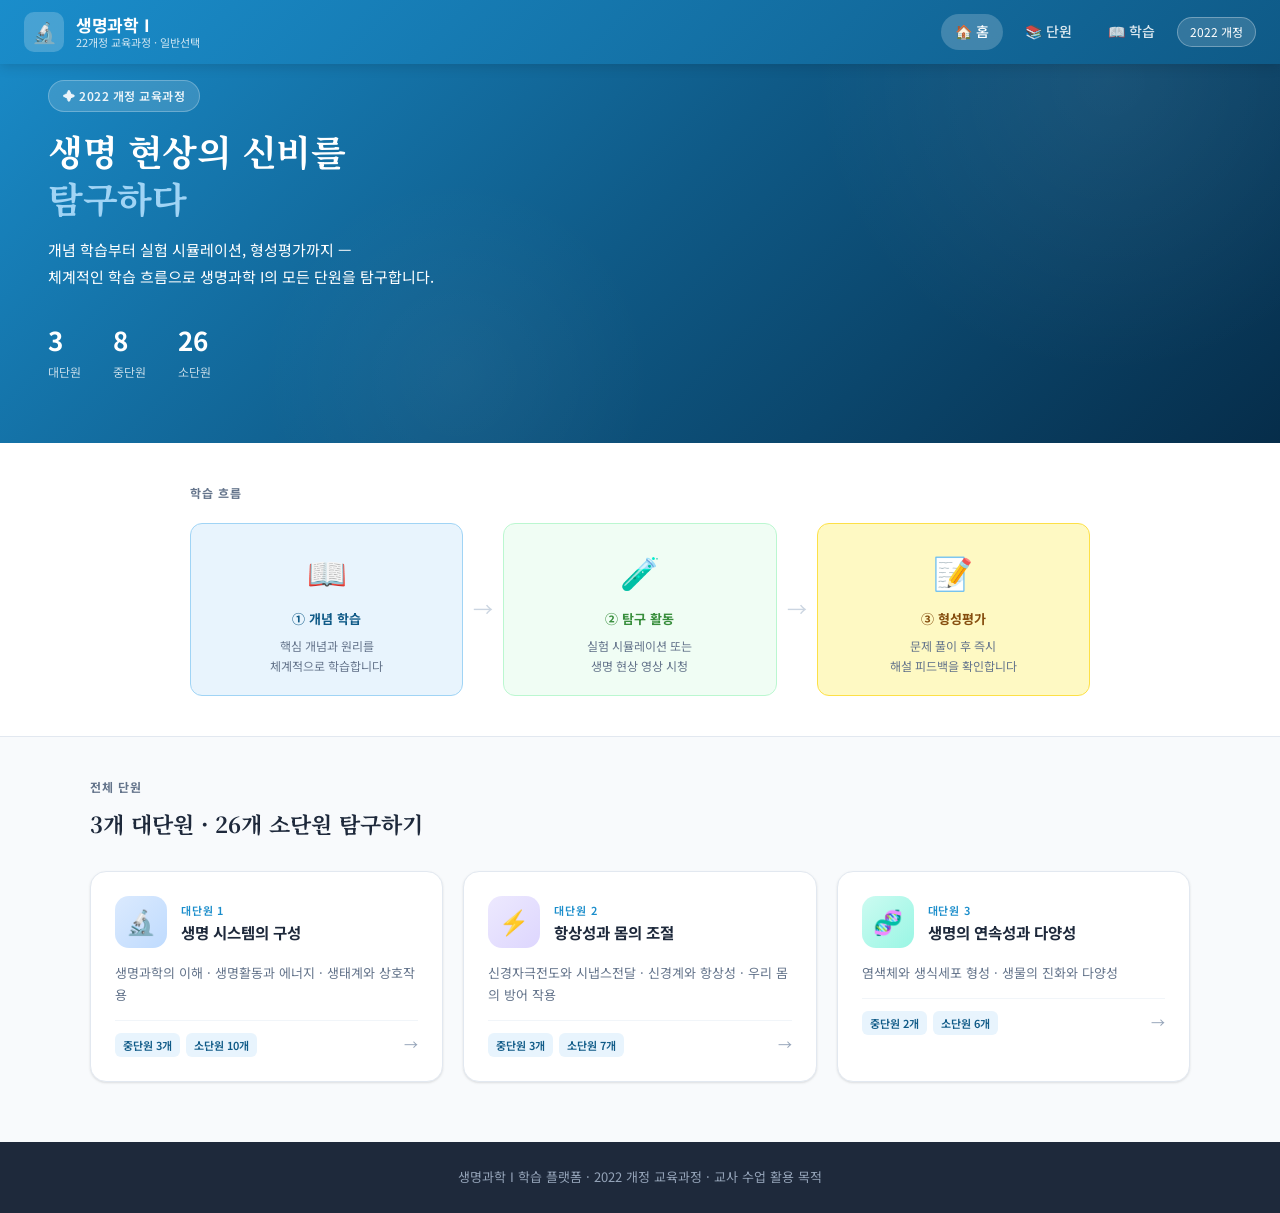
==== commit 55be2df5: "feat: 단원 구조 전면 교체 (대단원3/중단원8/소단원26) - 22개정 생명과학 I 교과서 단원 구조에 맞게 전면 개편   - 대단원 3개: 생명시스템의구성 / 항상성과몸의조" ====
--- a/index.html
+++ b/index.html
@@ -49,16 +49,16 @@
       </p>
       <div class="hero-stats fade-in-up delay-2">
         <div class="hero-stat">
-          <span class="stat-num">7</span>
-          <span class="stat-label">단원</span>
+          <span class="stat-num">3</span>
+          <span class="stat-label">대단원</span>
         </div>
         <div class="hero-stat">
-          <span class="stat-num">18</span>
-          <span class="stat-label">소단원</span>
+          <span class="stat-num">8</span>
+          <span class="stat-label">중단원</span>
         </div>
         <div class="hero-stat">
-          <span class="stat-num">3</span>
-          <span class="stat-label">학습 단계</span>
+          <span class="stat-num">26</span>
+          <span class="stat-label">소단원</span>
         </div>
       </div>
     </div>
@@ -101,141 +101,63 @@
     <div style="max-width:1100px; margin:0 auto;">
       <p class="text-gray" style="font-size:12px; font-weight:700; letter-spacing:1px; text-transform:uppercase; margin-bottom:8px;">전체 단원</p>
       <h2 style="font-family:var(--font-serif); font-size:22px; font-weight:700; color:var(--gray-800); margin-bottom:28px;">
-        7개 단원 모두 탐구하기
+        3개 대단원 · 26개 소단원 탐구하기
       </h2>
 
       <div class="units-grid" style="padding:0;">
 
-        <!-- 단원 I -->
-        <a href="pages/lesson.html?lesson=1-1&tab=concept" class="unit-card fade-in-up delay-1">
+        <!-- 대단원 1 -->
+        <a href="pages/units.html#unit-1" class="unit-card fade-in-up delay-1">
           <div class="unit-card-header">
             <div class="unit-card-icon blue">🔬</div>
             <div class="unit-card-meta">
-              <div class="unit-card-num">단원 I</div>
-              <div class="unit-card-title">생명 과학의 이해</div>
+              <div class="unit-card-num">대단원 1</div>
+              <div class="unit-card-title">생명 시스템의 구성</div>
             </div>
           </div>
-          <p class="unit-card-desc">생명 현상의 특성과 탐구 방법을 이해한다.</p>
+          <p class="unit-card-desc">생명과학의 이해 · 생명활동과 에너지 · 생태계와 상호작용</p>
           <div class="unit-card-footer">
             <div class="unit-card-tags">
-              <span class="tag">생명현상</span>
-              <span class="tag">탐구방법</span>
+              <span class="tag">중단원 3개</span>
+              <span class="tag">소단원 10개</span>
             </div>
             <span class="unit-card-arrow">→</span>
           </div>
         </a>
 
-        <!-- 단원 II -->
-        <a href="pages/lesson.html?lesson=2-1&tab=concept" class="unit-card fade-in-up delay-2">
+        <!-- 대단원 2 -->
+        <a href="pages/units.html#unit-2" class="unit-card fade-in-up delay-2">
           <div class="unit-card-header">
-            <div class="unit-card-icon green">🧫</div>
+            <div class="unit-card-icon purple">⚡</div>
             <div class="unit-card-meta">
-              <div class="unit-card-num">단원 II</div>
-              <div class="unit-card-title">세포의 구조와 기능</div>
+              <div class="unit-card-num">대단원 2</div>
+              <div class="unit-card-title">항상성과 몸의 조절</div>
             </div>
           </div>
-          <p class="unit-card-desc">세포 소기관의 구조와 기능, 세포막을 통한 물질 이동을 탐구한다.</p>
+          <p class="unit-card-desc">신경자극전도와 시냅스전달 · 신경계와 항상성 · 우리 몸의 방어 작용</p>
           <div class="unit-card-footer">
             <div class="unit-card-tags">
-              <span class="tag">세포소기관</span>
-              <span class="tag">삼투</span>
+              <span class="tag">중단원 3개</span>
+              <span class="tag">소단원 7개</span>
             </div>
             <span class="unit-card-arrow">→</span>
           </div>
         </a>
 
-        <!-- 단원 III -->
-        <a href="pages/lesson.html?lesson=3-1&tab=concept" class="unit-card fade-in-up delay-3">
+        <!-- 대단원 3 -->
+        <a href="pages/units.html#unit-3" class="unit-card fade-in-up delay-3">
           <div class="unit-card-header">
-            <div class="unit-card-icon orange">⚗️</div>
+            <div class="unit-card-icon teal">🧬</div>
             <div class="unit-card-meta">
-              <div class="unit-card-num">단원 III</div>
-              <div class="unit-card-title">물질대사</div>
+              <div class="unit-card-num">대단원 3</div>
+              <div class="unit-card-title">생명의 연속성과 다양성</div>
             </div>
           </div>
-          <p class="unit-card-desc">효소의 작용 원리, 세포 호흡과 광합성의 과정을 탐구한다.</p>
+          <p class="unit-card-desc">염색체와 생식세포 형성 · 생물의 진화와 다양성</p>
           <div class="unit-card-footer">
             <div class="unit-card-tags">
-              <span class="tag">효소</span>
-              <span class="tag">세포호흡</span>
-              <span class="tag">광합성</span>
-            </div>
-            <span class="unit-card-arrow">→</span>
-          </div>
-        </a>
-
-        <!-- 단원 IV -->
-        <a href="pages/lesson.html?lesson=4-1&tab=concept" class="unit-card fade-in-up delay-1">
-          <div class="unit-card-header">
-            <div class="unit-card-icon purple">🧬</div>
-            <div class="unit-card-meta">
-              <div class="unit-card-num">단원 IV</div>
-              <div class="unit-card-title">유전자와 생명 공학</div>
-            </div>
-          </div>
-          <p class="unit-card-desc">DNA 구조와 유전 정보 발현, 생명 공학 기술을 이해한다.</p>
-          <div class="unit-card-footer">
-            <div class="unit-card-tags">
-              <span class="tag">DNA</span>
-              <span class="tag">전사·번역</span>
-            </div>
-            <span class="unit-card-arrow">→</span>
-          </div>
-        </a>
-
-        <!-- 단원 V -->
-        <a href="pages/lesson.html?lesson=5-1&tab=concept" class="unit-card fade-in-up delay-2">
-          <div class="unit-card-header">
-            <div class="unit-card-icon teal">🌿</div>
-            <div class="unit-card-meta">
-              <div class="unit-card-num">단원 V</div>
-              <div class="unit-card-title">생물의 진화와 다양성</div>
-            </div>
-          </div>
-          <p class="unit-card-desc">생물 분류 체계와 진화의 원리, 자연선택을 탐구한다.</p>
-          <div class="unit-card-footer">
-            <div class="unit-card-tags">
-              <span class="tag">분류</span>
-              <span class="tag">자연선택</span>
-            </div>
-            <span class="unit-card-arrow">→</span>
-          </div>
-        </a>
-
-        <!-- 단원 VI -->
-        <a href="pages/lesson.html?lesson=6-1&tab=concept" class="unit-card fade-in-up delay-3">
-          <div class="unit-card-header">
-            <div class="unit-card-icon blue">🫀</div>
-            <div class="unit-card-meta">
-              <div class="unit-card-num">단원 VI</div>
-              <div class="unit-card-title">인체의 구조와 기능</div>
-            </div>
-          </div>
-          <p class="unit-card-desc">신경계, 호르몬, 면역 반응의 원리와 항상성을 이해한다.</p>
-          <div class="unit-card-footer">
-            <div class="unit-card-tags">
-              <span class="tag">신경계</span>
-              <span class="tag">항상성</span>
-              <span class="tag">면역</span>
-            </div>
-            <span class="unit-card-arrow">→</span>
-          </div>
-        </a>
-
-        <!-- 단원 VII -->
-        <a href="pages/lesson.html?lesson=7-1&tab=concept" class="unit-card fade-in-up delay-4">
-          <div class="unit-card-header">
-            <div class="unit-card-icon green">🌍</div>
-            <div class="unit-card-meta">
-              <div class="unit-card-num">단원 VII</div>
-              <div class="unit-card-title">생태계와 상호 작용</div>
-            </div>
-          </div>
-          <p class="unit-card-desc">생태계 구성과 에너지 흐름, 생물 다양성 보전을 탐구한다.</p>
-          <div class="unit-card-footer">
-            <div class="unit-card-tags">
-              <span class="tag">생태계</span>
-              <span class="tag">물질순환</span>
+              <span class="tag">중단원 2개</span>
+              <span class="tag">소단원 6개</span>
             </div>
             <span class="unit-card-arrow">→</span>
           </div>
--- a/assets/css/style.css
+++ b/assets/css/style.css
@@ -1547,9 +1547,70 @@
   margin-top: 1px;
 }
 
-/* ===================================================
-   반응형 (태블릿 / 모바일)
-   =================================================== */
+/* 사이드바 대단원 (3단 계층) */
+.sidebar-major-item {
+  border-bottom: 1px solid var(--gray-100);
+}
+
+.sidebar-major-title {
+  display: flex;
+  align-items: center;
+  gap: 8px;
+  padding: 11px 20px;
+  font-size: 13px;
+  font-weight: 700;
+  color: var(--gray-800);
+  background: var(--gray-50);
+  cursor: pointer;
+  transition: var(--transition);
+  border-left: 3px solid transparent;
+}
+
+.sidebar-major-title:hover {
+  background: var(--primary-50);
+  color: var(--primary-700);
+  border-left-color: var(--primary-400);
+}
+
+.sidebar-major-title.open {
+  background: var(--primary-50);
+  color: var(--primary-700);
+  border-left-color: var(--primary-500);
+}
+
+.sidebar-major-title .chevron {
+  margin-left: auto;
+  font-size: 10px;
+  color: var(--gray-400);
+  transition: transform 0.2s ease;
+}
+
+.sidebar-major-title.open .chevron {
+  transform: rotate(180deg);
+}
+
+.sidebar-major-body {
+  display: none;
+}
+
+.sidebar-major-body.open {
+  display: block;
+}
+
+/* 중단원 타이틀 (사이드바 안) */
+.sidebar-major-body .unit-title {
+  padding-left: 28px;
+  background: #fff;
+  font-size: 12.5px;
+}
+
+/* 소단원 아이템 (사이드바 안) */
+.sidebar-major-body .lesson-item {
+  padding-left: 48px;
+  font-size: 12.5px;
+}
+
+/* 반응형 */
 @media (max-width: 1024px) {
   :root {
     --sidebar-width: 240px;
